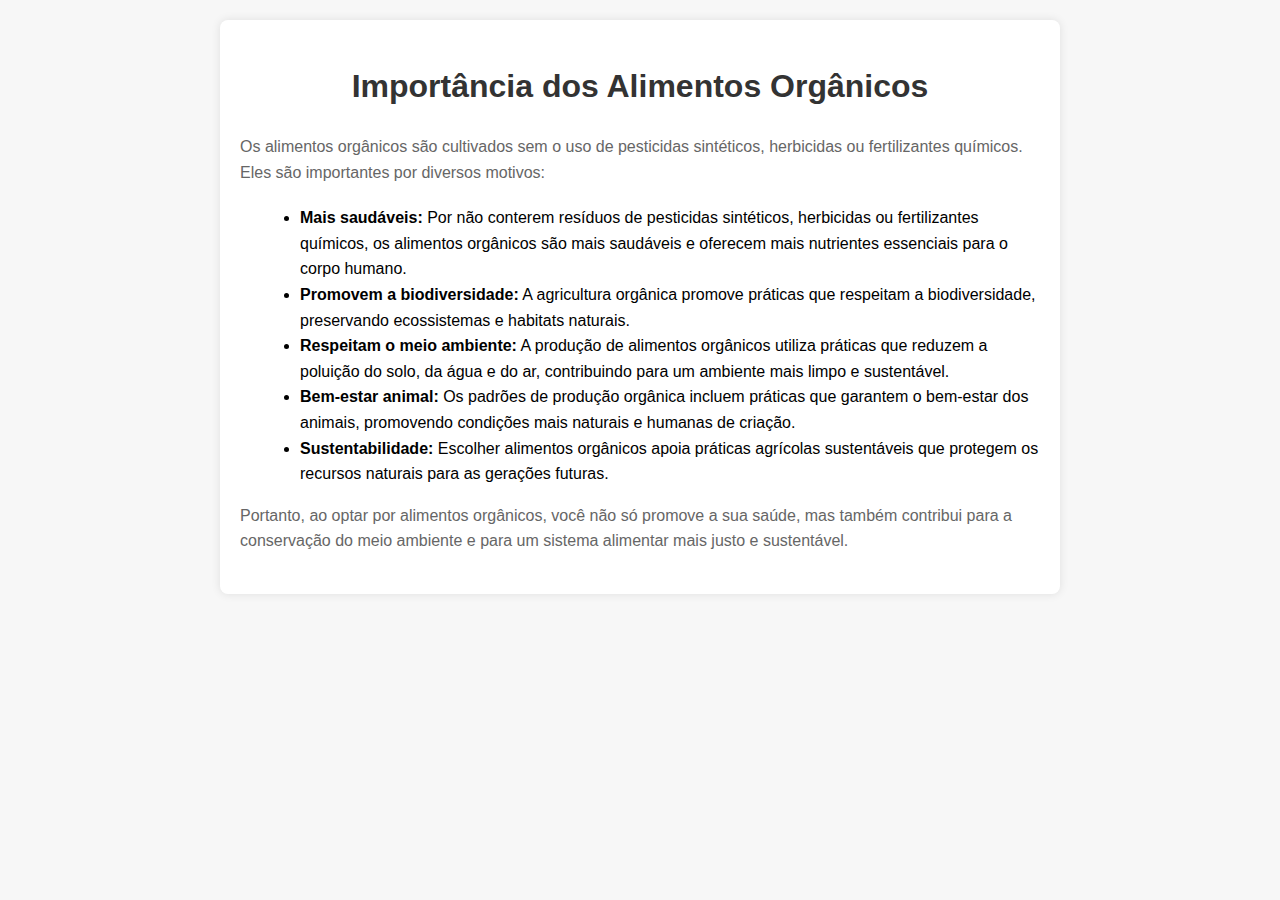
==== index.html @ fdb16130 "." ====
<!DOCTYPE html>
<html lang="pt-BR">
<head>
    <meta charset="UTF-8">
    <meta name="viewport" content="width=device-width, initial-scale=1.0">
    <title>Importância dos Alimentos Orgânicos</title>
    <style>
        body {
            font-family: Arial, sans-serif;
            line-height: 1.6;
            margin: 20px;
            padding: 0;
            background-color: #f7f7f7;
            text-align: center;
        }
        .container {
            max-width: 800px;
            margin: auto;
            background-color: #fff;
            padding: 20px;
            border-radius: 8px;
            box-shadow: 0 0 10px rgba(0,0,0,0.1);
        }
        h1 {
            color: #333;
        }
        p {
            color: #666;
            margin-bottom: 20px;
            text-align: left;
        }
        ul {
            text-align: left;
            margin-left: 20px;
        }
    </style>
</head>
<body>
    <div class="container">
        <header>
            <h1>Importância dos Alimentos Orgânicos</h1>
        </header>
        <section>
            <p>Os alimentos orgânicos são cultivados sem o uso de pesticidas sintéticos, herbicidas ou fertilizantes químicos. Eles são importantes por diversos motivos:</p>
            <ul>
                <li><strong>Mais saudáveis:</strong> Por não conterem resíduos de pesticidas sintéticos, herbicidas ou fertilizantes químicos, os alimentos orgânicos são mais saudáveis e oferecem mais nutrientes essenciais para o corpo humano.</li>
                <li><strong>Promovem a biodiversidade:</strong> A agricultura orgânica promove práticas que respeitam a biodiversidade, preservando ecossistemas e habitats naturais.</li>
                <li><strong>Respeitam o meio ambiente:</strong> A produção de alimentos orgânicos utiliza práticas que reduzem a poluição do solo, da água e do ar, contribuindo para um ambiente mais limpo e sustentável.</li>
                <li><strong>Bem-estar animal:</strong> Os padrões de produção orgânica incluem práticas que garantem o bem-estar dos animais, promovendo condições mais naturais e humanas de criação.</li>
                <li><strong>Sustentabilidade:</strong> Escolher alimentos orgânicos apoia práticas agrícolas sustentáveis ​​que protegem os recursos naturais para as gerações futuras.</li>
            </ul>
            <p>Portanto, ao optar por alimentos orgânicos, você não só promove a sua saúde, mas também contribui para a conservação do meio ambiente e para um sistema alimentar mais justo e sustentável.</p>
        </section>
    </div>
</body>
</html>
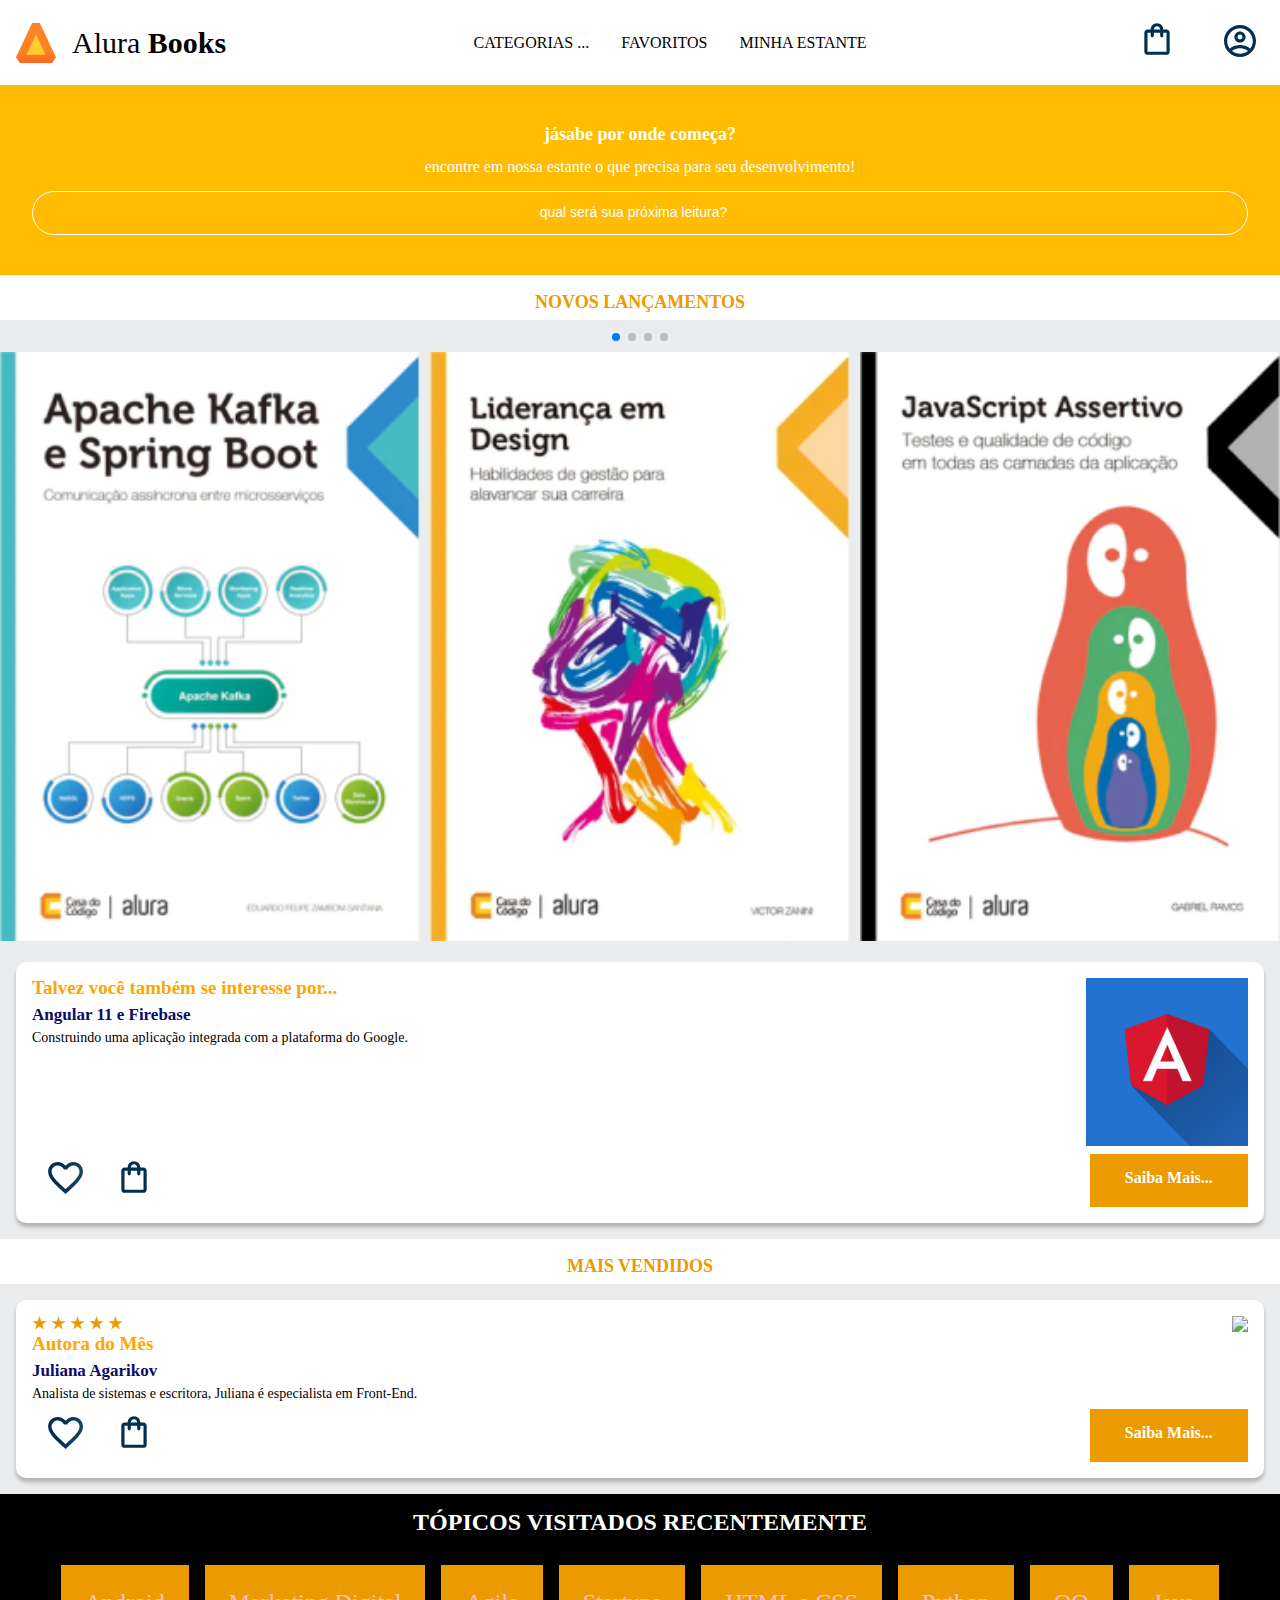
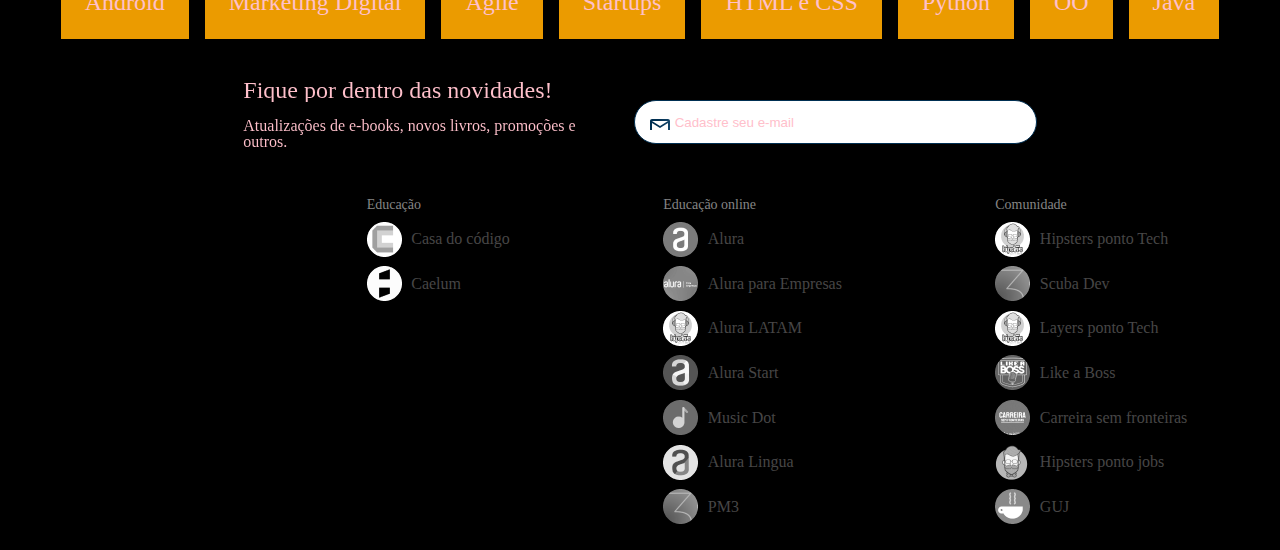
==== commit a10acd3a: "." ====
--- a/index.html
+++ b/index.html
@@ -1,56 +1,304 @@
 <!DOCTYPE html>
-<html lang="pt-BR">
+<html lang="pt-br">
+
 <head>
     <meta charset="UTF-8">
+    <meta http-equiv="X-UA-Compatible" content="IE=edge">
     <meta name="viewport" content="width=device-width, initial-scale=1.0">
-    <title>Importância dos Alimentos Orgânicos</title>
-    <style>
-        body {
-            font-family: Arial, sans-serif;
-            line-height: 1.6;
-            margin: 20px;
-            padding: 0;
-            background-color: #f7f7f7;
-            text-align: center;
-        }
-        .container {
-            max-width: 800px;
-            margin: auto;
-            background-color: #fff;
-            padding: 20px;
-            border-radius: 8px;
-            box-shadow: 0 0 10px rgba(0,0,0,0.1);
-        }
-        h1 {
-            color: #333;
-        }
-        p {
-            color: #666;
-            margin-bottom: 20px;
-            text-align: left;
-        }
-        ul {
-            text-align: left;
-            margin-left: 20px;
-        }
-    </style>
+    <title> Alura books Jamily </title>
+    <link rel="stylesheet" href="https://unpkg.com/swiper@8/swiper-bundle.min.css" />
+    <link rel="stylesheet" href="reset.css">
+    <link rel="stylesheet" href="styles.css">
 </head>
+
 <body>
-    <div class="container">
-        <header>
-            <h1>Importância dos Alimentos Orgânicos</h1>
-        </header>
-        <section>
-            <p>Os alimentos orgânicos são cultivados sem o uso de pesticidas sintéticos, herbicidas ou fertilizantes químicos. Eles são importantes por diversos motivos:</p>
-            <ul>
-                <li><strong>Mais saudáveis:</strong> Por não conterem resíduos de pesticidas sintéticos, herbicidas ou fertilizantes químicos, os alimentos orgânicos são mais saudáveis e oferecem mais nutrientes essenciais para o corpo humano.</li>
-                <li><strong>Promovem a biodiversidade:</strong> A agricultura orgânica promove práticas que respeitam a biodiversidade, preservando ecossistemas e habitats naturais.</li>
-                <li><strong>Respeitam o meio ambiente:</strong> A produção de alimentos orgânicos utiliza práticas que reduzem a poluição do solo, da água e do ar, contribuindo para um ambiente mais limpo e sustentável.</li>
-                <li><strong>Bem-estar animal:</strong> Os padrões de produção orgânica incluem práticas que garantem o bem-estar dos animais, promovendo condições mais naturais e humanas de criação.</li>
-                <li><strong>Sustentabilidade:</strong> Escolher alimentos orgânicos apoia práticas agrícolas sustentáveis ​​que protegem os recursos naturais para as gerações futuras.</li>
-            </ul>
-            <p>Portanto, ao optar por alimentos orgânicos, você não só promove a sua saúde, mas também contribui para a conservação do meio ambiente e para um sistema alimentar mais justo e sustentável.</p>
-        </section>
-    </div>
+    <header class="cabeçalho">
+        <div class="container">
+            <input type="checkbox" id="menu" class="container__botao">
+            <label for="menu" class="container__rotulo">
+                <span class="cabeçalho__menu-hamburguer container__imagem"></span>
+            </label>
+            <ul class="lista-menu">
+                <li class="lista-menu__titulo">Categorias</li>
+                <li class="lista-menu__item">
+                    <a href="#" class="lista-menu__link">Aventura</a>
+                </li>
+                <li class="lista-menu__item">
+                    <a href="#" class="lista-menu__link">Biografia</a>
+                </li>
+                <li class="lista-menu__item">
+                    <a href="#" class="lista-menu__link">Ficção Científica</a>
+                </li>
+                <li class="lista-menu__item">
+                    <a href="#" class="lista-menu__link">Romance</a>
+                </li>
+                <li class="lista-menu__item">
+                    <a href="#" class="lista-menu__link">Vestibular</a>
+                </li>
+            </ul>
+            <img src="img/Logo.svg" alt="Logo da AluraBooks" class="container__imagem">
+            <h1 class="container__titulo"> Alura <b class="container__titulo--negrito">Books </b> </h1><!---->
+        </div>
+
+
+        <ul class="opções">
+            <input type="checkbox" id="opções-menu" class="opções__botão">
+            <label for="opções-menu" class="opções__rotulo">
+                <li class="opções__item"> Categorias ...</li>
+            </label>
+            <ul class="lista-menu"> <!-- essa lista e identica a do menu hamburguer -->
+                <li class="lista-menu__item">
+                    <a href="#" class="lista-menu__link">Programação</a>
+                </li>
+                <li class="lista-menu__item">
+                    <a href="#" class="lista-menu__link">Front-end</a>
+                </li>
+                <li class="lista-menu__item">
+                    <a href="#" class="lista-menu__link">Infraestrutura</a>
+                </li>
+                <li class="lista-menu__item">
+                    <a href="#" class="lista-menu__link">Business</a>
+                </li>
+                <li class="lista-menu__item">
+                    <a href="#" class="lista-menu__link">Design & UX</a>
+                </li>
+            </ul>
+            <li class="opções__item"><a href="#" class="opções__link">Favoritos</a></li>
+            <li class="opções__item"><a href="#" class="opções__link">Minha estante</a></li>
+        </ul>
+
+        <div class="container">
+            <a href="#"><img src="img/Favoritos.svg" alt=""
+                    class="container__imagem container__imagem-transparente"></a><!-- add img transparente class-->
+            <a href="#"><img src="img/Compras.svg" alt="" class="container__imagem"></a>
+            <p class="container__texto"> Minhas Compras </p>
+            <a href="#"><img src="img/Usuário.svg" alt="" class="container__imagem"></a>
+            <p class="container__texto"> Meu Perfil </p>
+        </div>
+    </header>
+
+    <section class="banner">
+        <h2 class="banner__titulo">jásabe por onde começa?</h2>
+        <p class="banner__texto">
+            encontre em nossa estante o que precisa para seu desenvolvimento!
+        </p>
+        <input type="search" class="banner__pesquisa" name="" placeholder="qual será sua próxima leitura?">
+    </section>
+
+    <section class="carrossel">
+        <h2 class="carrossel__titulo">Novos lançamentos</h2>
+        <div class="carrossel__container">
+            <div class="swiper">
+                <div class="swiper-pagination"></div>
+
+                <div class="swiper-wrapper">
+                    <!-- Slides -->
+                    <div class="swiper-slide"><img src="img/ApacheKafka.png"
+                            alt="Livro sobre apache kafka e spring boot da alura books"></div>
+                    <div class="swiper-slide"><img src="img/Liderança.png"
+                            alt="Livro sobre liderança em design da alura books"></div>
+                    <div class="swiper-slide"><img src="img/Javascript.png"
+                            alt="Livro sobre javascript assertivo da alurabooks"></div>
+                    <div class="swiper-slide"><img src="img/Guia Front-end.png" alt="Livro Guia front end"></div>
+                    <div class="swiper-slide"><img src="img/Portugol.png" alt="Livro sobre portugol"></div>
+                    <div class="swiper-slide"><img src="img/ApacheKafka.png" alt="livro sobre acessibilidade"></div>
+                </div>
+
+                <!-- If we need navigation buttons -->
+                <div class="swiper-button-prev"></div>
+                <div class="swiper-button-next"></div>
+            </div>
+            <div class="card">
+                <div class="card__descricao">
+                    <div class="descricao">
+                        <h3 class="descricao__titulo">Talvez você também se interesse por...</h3>
+                        <h2 class="descricao__titulo-livro">Angular 11 e Firebase</h2>
+                        <p class="descricao__texto">
+                            Construindo uma aplicação integrada com a plataforma do Google.
+                        </p>
+                    </div>
+                    <img src="img/Angular.png" class="descricao__imagem">
+                </div>
+                <!--Segunda linha-->
+                <!-- Segunda linha -->
+                <div class= "card__botoes">
+                    <!-- Primeira coluna -->
+                    <ul class= "botoes">
+                        <li class= "botoes__item"><img src= "img/Favoritos.svg"  alt= "Favoritar livro"></li>
+                        <li class= "botoes__item"><img src= "img/Compras.svg"  alt= "Adicionar no carrinho de compras"></li>
+                    </ul>
+                    <a href="#" class="botoes__ancora">Saiba Mais...</a>
+                    </div>
+            </div>
+
+    </section>
+
+    <section class="carrossel">
+        <h2 class="carrossel__titulo">Mais vendidos</h2>
+            <div class="carrossel__container">
+                <div class="card">
+                    <!-- 1º linha -->
+                    <div class="card__descricao">
+                        <!-- 1º coluna -->
+                        <div class="descricao">
+                            <img src="img/Estrelinhas.svg" alt="Avaliação 5 estrelas">
+                            <h3 class="descricao__titulo">Autora do Mês</h3>
+                            <h2 class="descricao__titulo-livro">Juliana Agarikov</h2>
+                            <p class="descricao__texto">Analista de sistemas e escritora, Juliana é especialista em
+                                Front-End.
+                            </p>
+                        </div>
+                        <!-- 2º coluna -->
+                        <img src="img/Escritora.svg" class="descricao__imagem">
+                    </div>
+    
+                    <!-- 2º linha -->
+                    <div class="card__botoes">
+                        <!-- 1º coluna -->
+                        <ul class="botoes">
+                            <li class="botoes__item"><img src="img/Favoritos.svg" alt="Favoritar livro"></li>
+                            <li class="botoes__item"><img src="img/Compras.svg" alt="Adicionar no carrinho de compras"></li>
+                        </ul>
+                        <!-- 2º coluna -->
+                        <a href="#" class="botoes__ancora">Saiba Mais...</a>
+                    </div>
+                </div>
+            </div>
+        </div>
+    </section>
+
+    <section class="tópicos">
+        <h2 class="tópicos__titulo">TÓPICOS VISITADOS RECENTEMENTE</h2>
+            <ul class="tópicos__lista">
+                <li class="tópicos__item">
+                    <a href="#" class="tópicos__link">Android</a>
+                </li>
+                <li class="tópicos__item">
+                    <a href="#" class="tópicos__link"> Marketing Digital </a>
+                </li>
+                <li class="tópicos__item">
+                    <a href="#" class="tópicos__link">Agile</a>
+                </li>
+                <li class="tópicos__item">
+                    <a href="#" class="tópicos__link">Startups</a>
+                </li>
+                <li class="tópicos__item">
+                    <a href="#" class="tópicos__link">HTML e CSS</a>
+                </li>
+                <li class="tópicos__item">
+                    <a href="#" class="tópicos__link">Python</a>
+                </li>
+                <li class="tópicos__item">
+                    <a href="#" class="tópicos__link">OO</a>
+                </li>
+                <li class="tópicos__item">
+                    <a href="#" class="tópicos__link">Java</a>
+                </li>
+            </ul>
+    </section>
+
+   
+    <section class="contato">
+        <div class="contato__descrição">
+            <h2 class="contato__titulo">Fique por dentro das novidades!</h2>
+            <p class="contato__texto">Atualizações de e-books, novos livros, promoções e outros.</p>
+        </div>
+        <input type="email" placeholder="Cadastre seu e-mail" class="contato__email">
+    </section>
+
+
+    <footer class="rodapé">
+        <h2 class="rodapé__titulo">Grupo Alura</h2>
+            <ul class="lista-rodapé">
+                <li class="lista-rodapé__titulo">Educação</li>
+                <li class="lista-rodapé__item">
+                    <img src="img/CasaDoCodigo.png" alt="Logo da casa do código">
+                    <a href="#" class="lista-rodapé__link">Casa do código</a>
+                </li>
+                <li class="lista-rodapé__item">
+                    <img src="img/Caelum.png" alt="Logo da caelum">
+                    <a href="#" class="lista-rodapé__link">Caelum</a>
+                </li>
+            </ul>
+            <ul class="lista-rodapé">
+                <li class="lista-rodapé__titulo">Educação online</li>
+                <li class="lista-rodapé__item">
+                    <img src="img/Alura.png" alt="Logo da Alura">
+                    <a href="#" class="lista-rodapé__link">Alura</a>
+                </li>
+                <li class="lista-rodapé__item">
+                    <img src="img/AluraEmpresas.png" alt="Logo da Alura para Empresas">
+                    <a href="#" class="lista-rodapé__link">Alura para Empresas</a>
+                </li>
+                <li class="lista-rodapé__item">
+                    <img src="img/HipstersTech.png" alt="Logo da Alura Latam">
+                    <a href="#" class="lista-rodapé__link">Alura LATAM</a>
+                </li>
+                <li class="lista-rodapé__item">
+                    <img src="img/AluraStart.png" alt="Logo da Alura START">
+                    <a href="#" class="lista-rodapé__link">Alura Start</a>
+                </li>
+                <li class="lista-rodapé__item">
+                    <img src="img/MusicDot.png" alt="Logo da Music Dot">
+                    <a href="#" class="lista-rodapé__link">Music Dot</a>
+                </li>
+                <li class="lista-rodapé__item">
+                    <img src="img/AluraLingua.png" alt="Logo da Alura Lingua">
+                    <a href="#" class="lista-rodapé__link">Alura Lingua</a>
+                </li>
+                <li class="lista-rodapé__item">
+                    <img src="img/PM3.png" alt="Logo da PM3">
+                    <a href="#" class="lista-rodapé__link">PM3</a>
+                </li>
+            </ul>
+
+            <ul class="lista-rodapé">
+                <li class="lista-rodapé__titulo">Comunidade</li>
+                <li class="lista-rodapé__item">
+                    <img src="img/HipstersTech.png" alt="Logo do Hipsters ponto Tech">
+                    <a href="#" class="lista-rodapé__link">Hipsters ponto Tech</a>
+                </li>
+                <li class="lista-rodapé__item">
+                    <img src="img/PM3.png" alt="Logo do Scuba Dev">
+                    <a href="#" class="lista-rodapé__link">Scuba Dev</a>
+                </li>
+                <li class="lista-rodapé__item">
+                    <img src="img/HipstersTech.png" alt="Logo do Layers ponto Tech">
+                    <a href="#" class="lista-rodapé__link">Layers ponto Tech</a>
+                </li>
+                <li class="lista-rodapé__item">
+                    <img src="img/LikeABoss.png" alt="Logo do Like a Boss">
+                    <a href="#" class="lista-rodapé__link">Like a Boss</a>
+                </li>
+                <li class="lista-rodapé__item">
+                    <img src="img/CarreiraSemFronteira.png" alt="Logo do Carreira sem fronteiras">
+                    <a href="#" class="lista-rodapé__link">Carreira sem fronteiras</a>
+                </li>
+                <li class="lista-rodapé__item">
+                    <img src="img/HipstersJobs.png" alt="Logo do Hipsters ponto jobs">
+                    <a href="#" class="lista-rodapé__link">Hipsters ponto jobs</a>
+                </li>
+                <li class="lista-rodapé__item">
+                    <img src="img/GUJ.png" alt="Logo do GUJ">
+                    <a href="#" class="lista-rodapé__link">GUJ</a>
+                </li>
+            </ul>
+</footer>
+
+    <script src="https://unpkg.com/swiper@8/swiper-bundle.min.js"></script>
+    <script>
+        const swiper = new Swiper('.swiper', {
+            spaceBetween: 10,
+            slidesPerView: 3,
+            pagination: {
+                el: '.swiper-pagination',
+                type: 'bullets',
+            },
+        });
+    </script>
+
+
+
 </body>
-</html>
+
+</html>--- a/styles.css
+++ b/styles.css
@@ -0,0 +1,26 @@
+
+
+@import url(style/header.css);
+@import url(style/banner.css);
+@import url(style/carrossel.css);
+@import url(style/topicos.css);
+@import url(style/rodapé.css);
+@import url(style/contato.css);
+
+:root{
+    --cor-de-fundo:#EBECEE;/*colocar todas as cores na aula 2*/
+    --branco: #ffffff;
+    --laranja: #EB9B00;
+    --azul-degrade: darkblue;
+    --azul: #002F52;
+    --preto: #000000;
+    --cinza: #474646;
+    --cinza-claro: #858585;
+    --azul: #002f52;
+
+}
+
+body{
+    background-color: var(--cor-de-fundo);
+}
+
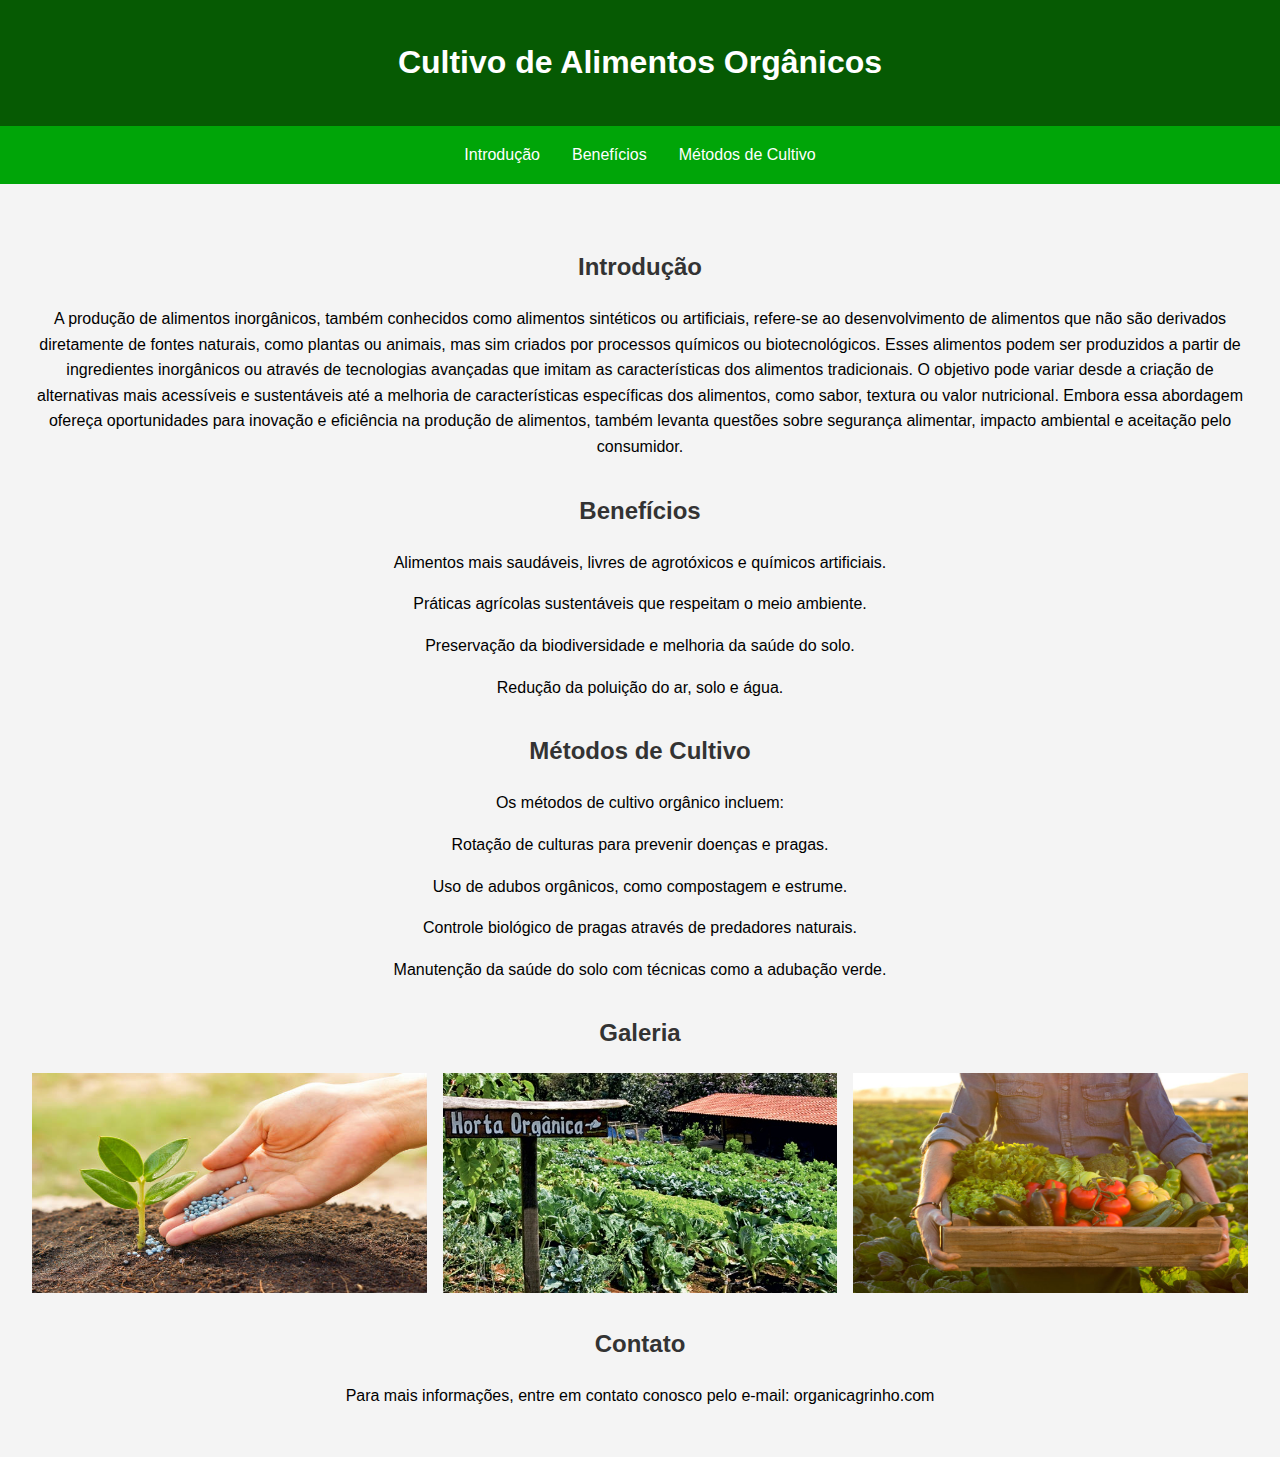
==== commit 1c0385a9: "jlojhu" ====
--- a/index.html
+++ b/index.html
@@ -1,304 +1,62 @@
 <!DOCTYPE html>
-<html lang="pt-br">
-
+<html lang="pt-BR">
 <head>
     <meta charset="UTF-8">
-    <meta http-equiv="X-UA-Compatible" content="IE=edge">
     <meta name="viewport" content="width=device-width, initial-scale=1.0">
-    <title> Alura books Jamily </title>
-    <link rel="stylesheet" href="https://unpkg.com/swiper@8/swiper-bundle.min.css" />
-    <link rel="stylesheet" href="reset.css">
-    <link rel="stylesheet" href="styles.css">
-</head>
+    <title>A importância de alimentos orgânicos</title>
+    <link rel="stylesheet" href="style.css">
+    <body>
+        <header>
+            <h1>Cultivo de Alimentos Orgânicos</h1>
+        </header>
+        <nav>
+            <a href="#intro">Introdução</a>
+            <a href="#benefits">Benefícios</a>
+            <a href="#methods">Métodos de Cultivo</a>
 
-<body>
-    <header class="cabeçalho">
+        </nav>
         <div class="container">
-            <input type="checkbox" id="menu" class="container__botao">
-            <label for="menu" class="container__rotulo">
-                <span class="cabeçalho__menu-hamburguer container__imagem"></span>
-            </label>
-            <ul class="lista-menu">
-                <li class="lista-menu__titulo">Categorias</li>
-                <li class="lista-menu__item">
-                    <a href="#" class="lista-menu__link">Aventura</a>
-                </li>
-                <li class="lista-menu__item">
-                    <a href="#" class="lista-menu__link">Biografia</a>
-                </li>
-                <li class="lista-menu__item">
-                    <a href="#" class="lista-menu__link">Ficção Científica</a>
-                </li>
-                <li class="lista-menu__item">
-                    <a href="#" class="lista-menu__link">Romance</a>
-                </li>
-                <li class="lista-menu__item">
-                    <a href="#" class="lista-menu__link">Vestibular</a>
-                </li>
-            </ul>
-            <img src="img/Logo.svg" alt="Logo da AluraBooks" class="container__imagem">
-            <h1 class="container__titulo"> Alura <b class="container__titulo--negrito">Books </b> </h1><!---->
-        </div>
-
-
-        <ul class="opções">
-            <input type="checkbox" id="opções-menu" class="opções__botão">
-            <label for="opções-menu" class="opções__rotulo">
-                <li class="opções__item"> Categorias ...</li>
-            </label>
-            <ul class="lista-menu"> <!-- essa lista e identica a do menu hamburguer -->
-                <li class="lista-menu__item">
-                    <a href="#" class="lista-menu__link">Programação</a>
-                </li>
-                <li class="lista-menu__item">
-                    <a href="#" class="lista-menu__link">Front-end</a>
-                </li>
-                <li class="lista-menu__item">
-                    <a href="#" class="lista-menu__link">Infraestrutura</a>
-                </li>
-                <li class="lista-menu__item">
-                    <a href="#" class="lista-menu__link">Business</a>
-                </li>
-                <li class="lista-menu__item">
-                    <a href="#" class="lista-menu__link">Design & UX</a>
-                </li>
-            </ul>
-            <li class="opções__item"><a href="#" class="opções__link">Favoritos</a></li>
-            <li class="opções__item"><a href="#" class="opções__link">Minha estante</a></li>
-        </ul>
-
-        <div class="container">
-            <a href="#"><img src="img/Favoritos.svg" alt=""
-                    class="container__imagem container__imagem-transparente"></a><!-- add img transparente class-->
-            <a href="#"><img src="img/Compras.svg" alt="" class="container__imagem"></a>
-            <p class="container__texto"> Minhas Compras </p>
-            <a href="#"><img src="img/Usuário.svg" alt="" class="container__imagem"></a>
-            <p class="container__texto"> Meu Perfil </p>
-        </div>
-    </header>
-
-    <section class="banner">
-        <h2 class="banner__titulo">jásabe por onde começa?</h2>
-        <p class="banner__texto">
-            encontre em nossa estante o que precisa para seu desenvolvimento!
-        </p>
-        <input type="search" class="banner__pesquisa" name="" placeholder="qual será sua próxima leitura?">
-    </section>
-
-    <section class="carrossel">
-        <h2 class="carrossel__titulo">Novos lançamentos</h2>
-        <div class="carrossel__container">
-            <div class="swiper">
-                <div class="swiper-pagination"></div>
-
-                <div class="swiper-wrapper">
-                    <!-- Slides -->
-                    <div class="swiper-slide"><img src="img/ApacheKafka.png"
-                            alt="Livro sobre apache kafka e spring boot da alura books"></div>
-                    <div class="swiper-slide"><img src="img/Liderança.png"
-                            alt="Livro sobre liderança em design da alura books"></div>
-                    <div class="swiper-slide"><img src="img/Javascript.png"
-                            alt="Livro sobre javascript assertivo da alurabooks"></div>
-                    <div class="swiper-slide"><img src="img/Guia Front-end.png" alt="Livro Guia front end"></div>
-                    <div class="swiper-slide"><img src="img/Portugol.png" alt="Livro sobre portugol"></div>
-                    <div class="swiper-slide"><img src="img/ApacheKafka.png" alt="livro sobre acessibilidade"></div>
-                </div>
-
-                <!-- If we need navigation buttons -->
-                <div class="swiper-button-prev"></div>
-                <div class="swiper-button-next"></div>
-            </div>
-            <div class="card">
-                <div class="card__descricao">
-                    <div class="descricao">
-                        <h3 class="descricao__titulo">Talvez você também se interesse por...</h3>
-                        <h2 class="descricao__titulo-livro">Angular 11 e Firebase</h2>
-                        <p class="descricao__texto">
-                            Construindo uma aplicação integrada com a plataforma do Google.
-                        </p>
-                    </div>
-                    <img src="img/Angular.png" class="descricao__imagem">
-                </div>
-                <!--Segunda linha-->
-                <!-- Segunda linha -->
-                <div class= "card__botoes">
-                    <!-- Primeira coluna -->
-                    <ul class= "botoes">
-                        <li class= "botoes__item"><img src= "img/Favoritos.svg"  alt= "Favoritar livro"></li>
-                        <li class= "botoes__item"><img src= "img/Compras.svg"  alt= "Adicionar no carrinho de compras"></li>
-                    </ul>
-                    <a href="#" class="botoes__ancora">Saiba Mais...</a>
-                    </div>
-            </div>
-
-    </section>
-
-    <section class="carrossel">
-        <h2 class="carrossel__titulo">Mais vendidos</h2>
-            <div class="carrossel__container">
-                <div class="card">
-                    <!-- 1º linha -->
-                    <div class="card__descricao">
-                        <!-- 1º coluna -->
-                        <div class="descricao">
-                            <img src="img/Estrelinhas.svg" alt="Avaliação 5 estrelas">
-                            <h3 class="descricao__titulo">Autora do Mês</h3>
-                            <h2 class="descricao__titulo-livro">Juliana Agarikov</h2>
-                            <p class="descricao__texto">Analista de sistemas e escritora, Juliana é especialista em
-                                Front-End.
-                            </p>
-                        </div>
-                        <!-- 2º coluna -->
-                        <img src="img/Escritora.svg" class="descricao__imagem">
-                    </div>
-    
-                    <!-- 2º linha -->
-                    <div class="card__botoes">
-                        <!-- 1º coluna -->
-                        <ul class="botoes">
-                            <li class="botoes__item"><img src="img/Favoritos.svg" alt="Favoritar livro"></li>
-                            <li class="botoes__item"><img src="img/Compras.svg" alt="Adicionar no carrinho de compras"></li>
-                        </ul>
-                        <!-- 2º coluna -->
-                        <a href="#" class="botoes__ancora">Saiba Mais...</a>
-                    </div>
-                </div>
-            </div>
-        </div>
-    </section>
-
-    <section class="tópicos">
-        <h2 class="tópicos__titulo">TÓPICOS VISITADOS RECENTEMENTE</h2>
-            <ul class="tópicos__lista">
-                <li class="tópicos__item">
-                    <a href="#" class="tópicos__link">Android</a>
-                </li>
-                <li class="tópicos__item">
-                    <a href="#" class="tópicos__link"> Marketing Digital </a>
-                </li>
-                <li class="tópicos__item">
-                    <a href="#" class="tópicos__link">Agile</a>
-                </li>
-                <li class="tópicos__item">
-                    <a href="#" class="tópicos__link">Startups</a>
-                </li>
-                <li class="tópicos__item">
-                    <a href="#" class="tópicos__link">HTML e CSS</a>
-                </li>
-                <li class="tópicos__item">
-                    <a href="#" class="tópicos__link">Python</a>
-                </li>
-                <li class="tópicos__item">
-                    <a href="#" class="tópicos__link">OO</a>
-                </li>
-                <li class="tópicos__item">
-                    <a href="#" class="tópicos__link">Java</a>
-                </li>
-            </ul>
-    </section>
-
-   
-    <section class="contato">
-        <div class="contato__descrição">
-            <h2 class="contato__titulo">Fique por dentro das novidades!</h2>
-            <p class="contato__texto">Atualizações de e-books, novos livros, promoções e outros.</p>
-        </div>
-        <input type="email" placeholder="Cadastre seu e-mail" class="contato__email">
-    </section>
-
-
-    <footer class="rodapé">
-        <h2 class="rodapé__titulo">Grupo Alura</h2>
-            <ul class="lista-rodapé">
-                <li class="lista-rodapé__titulo">Educação</li>
-                <li class="lista-rodapé__item">
-                    <img src="img/CasaDoCodigo.png" alt="Logo da casa do código">
-                    <a href="#" class="lista-rodapé__link">Casa do código</a>
-                </li>
-                <li class="lista-rodapé__item">
-                    <img src="img/Caelum.png" alt="Logo da caelum">
-                    <a href="#" class="lista-rodapé__link">Caelum</a>
-                </li>
-            </ul>
-            <ul class="lista-rodapé">
-                <li class="lista-rodapé__titulo">Educação online</li>
-                <li class="lista-rodapé__item">
-                    <img src="img/Alura.png" alt="Logo da Alura">
-                    <a href="#" class="lista-rodapé__link">Alura</a>
-                </li>
-                <li class="lista-rodapé__item">
-                    <img src="img/AluraEmpresas.png" alt="Logo da Alura para Empresas">
-                    <a href="#" class="lista-rodapé__link">Alura para Empresas</a>
-                </li>
-                <li class="lista-rodapé__item">
-                    <img src="img/HipstersTech.png" alt="Logo da Alura Latam">
-                    <a href="#" class="lista-rodapé__link">Alura LATAM</a>
-                </li>
-                <li class="lista-rodapé__item">
-                    <img src="img/AluraStart.png" alt="Logo da Alura START">
-                    <a href="#" class="lista-rodapé__link">Alura Start</a>
-                </li>
-                <li class="lista-rodapé__item">
-                    <img src="img/MusicDot.png" alt="Logo da Music Dot">
-                    <a href="#" class="lista-rodapé__link">Music Dot</a>
-                </li>
-                <li class="lista-rodapé__item">
-                    <img src="img/AluraLingua.png" alt="Logo da Alura Lingua">
-                    <a href="#" class="lista-rodapé__link">Alura Lingua</a>
-                </li>
-                <li class="lista-rodapé__item">
-                    <img src="img/PM3.png" alt="Logo da PM3">
-                    <a href="#" class="lista-rodapé__link">PM3</a>
-                </li>
-            </ul>
-
-            <ul class="lista-rodapé">
-                <li class="lista-rodapé__titulo">Comunidade</li>
-                <li class="lista-rodapé__item">
-                    <img src="img/HipstersTech.png" alt="Logo do Hipsters ponto Tech">
-                    <a href="#" class="lista-rodapé__link">Hipsters ponto Tech</a>
-                </li>
-                <li class="lista-rodapé__item">
-                    <img src="img/PM3.png" alt="Logo do Scuba Dev">
-                    <a href="#" class="lista-rodapé__link">Scuba Dev</a>
-                </li>
-                <li class="lista-rodapé__item">
-                    <img src="img/HipstersTech.png" alt="Logo do Layers ponto Tech">
-                    <a href="#" class="lista-rodapé__link">Layers ponto Tech</a>
-                </li>
-                <li class="lista-rodapé__item">
-                    <img src="img/LikeABoss.png" alt="Logo do Like a Boss">
-                    <a href="#" class="lista-rodapé__link">Like a Boss</a>
-                </li>
-                <li class="lista-rodapé__item">
-                    <img src="img/CarreiraSemFronteira.png" alt="Logo do Carreira sem fronteiras">
-                    <a href="#" class="lista-rodapé__link">Carreira sem fronteiras</a>
-                </li>
-                <li class="lista-rodapé__item">
-                    <img src="img/HipstersJobs.png" alt="Logo do Hipsters ponto jobs">
-                    <a href="#" class="lista-rodapé__link">Hipsters ponto jobs</a>
-                </li>
-                <li class="lista-rodapé__item">
-                    <img src="img/GUJ.png" alt="Logo do GUJ">
-                    <a href="#" class="lista-rodapé__link">GUJ</a>
-                </li>
-            </ul>
-</footer>
-
-    <script src="https://unpkg.com/swiper@8/swiper-bundle.min.js"></script>
-    <script>
-        const swiper = new Swiper('.swiper', {
-            spaceBetween: 10,
-            slidesPerView: 3,
-            pagination: {
-                el: '.swiper-pagination',
-                type: 'bullets',
-            },
-        });
-    </script>
+            <section id="intro">
+                <h2 class="section-title">Introdução</h2>
+                <p>A produção de alimentos inorgânicos, também conhecidos como alimentos sintéticos ou artificiais, refere-se ao desenvolvimento de alimentos que não são derivados diretamente de fontes naturais, como plantas ou animais, mas sim criados por processos químicos ou biotecnológicos. Esses alimentos podem ser produzidos a partir de ingredientes inorgânicos ou através de tecnologias avançadas que imitam as características dos alimentos tradicionais. O objetivo pode variar desde a criação de alternativas mais acessíveis e sustentáveis até a melhoria de características específicas dos alimentos, como sabor, textura ou valor nutricional. Embora essa abordagem ofereça oportunidades para inovação e eficiência na produção de alimentos, também levanta questões sobre segurança alimentar, impacto ambiental e aceitação pelo consumidor.
 
 
 
-</body>
+                </p>
+            </section>
+            <section id="benefits">
+                <h2 class="section-title">Benefícios</h2>
 
-</html>+                    <p>Alimentos mais saudáveis, livres de agrotóxicos e químicos artificiais.</p>
+                    <p>Práticas agrícolas sustentáveis que respeitam o meio ambiente.</p>
+                    <p>Preservação da biodiversidade e melhoria da saúde do solo.</p>
+                    <p>Redução da poluição do ar, solo e água.</p>
+                    
+                
+            </section>
+            <section id="methods">
+                <h2 class="section-title">Métodos de Cultivo</h2>
+                <p>Os métodos de cultivo orgânico incluem:</p>
+                 
+                    <p>Rotação de culturas para prevenir doenças e pragas.</p>
+                    <p>Uso de adubos orgânicos, como compostagem e estrume.</p>
+                    <p>Controle biológico de pragas através de predadores naturais.</p>
+                    <p>Manutenção da saúde do solo com técnicas como a adubação verde.</p>
+                    
+                
+            </section>
+            <section id="gallery">
+                <h2 class="section-title">Galeria</h2>
+                <div class="gallery">
+                    <img src="cultivoorganico.jpg" alt="Cultivo orgânico">
+                    <img src="hortaorganica.jpg" alt="Horta orgânica">
+                    <img src="produtosorganicos.jpg" alt="Produtos orgânicos">
+                </div>
+            </section>
+            <section id="contact">
+                <h2 class="section-title">Contato</h2>
+                <p>Para mais informações, entre em contato conosco pelo e-mail: organicagrinho.com</p>
+            </section>
+        </div>
+    </body>
+    </html>--- a/style.css
+++ b/style.css
@@ -0,0 +1,44 @@
+body {
+    font-family: Arial, sans-serif;
+    line-height: 1.6;
+    margin: 0;
+    padding: 0;
+    background-color: #f4f4f4;
+    text-align: center;
+}
+header {
+    background: #065a03;
+    color: #fff;
+    padding: 1rem 0;
+    text-align: center;
+}
+nav {
+    display: flex;
+    justify-content: center;
+    background: #00a508;
+}
+nav a {
+    color: #fff;
+    padding: 1rem;
+    text-decoration: none;
+}
+nav a:hover {
+    background: #333;
+}
+.container {
+    padding: 2rem;
+}
+.section-title {
+    margin-top: 2rem;
+    text-align: center;
+    color: #333;
+}
+.gallery img {
+    width: 100%;
+    height: 220px;
+}
+.gallery {
+    display: grid;
+    grid-template-columns: repeat(auto-fit, minmax(300px, 1fr));
+    gap: 1rem;
+}